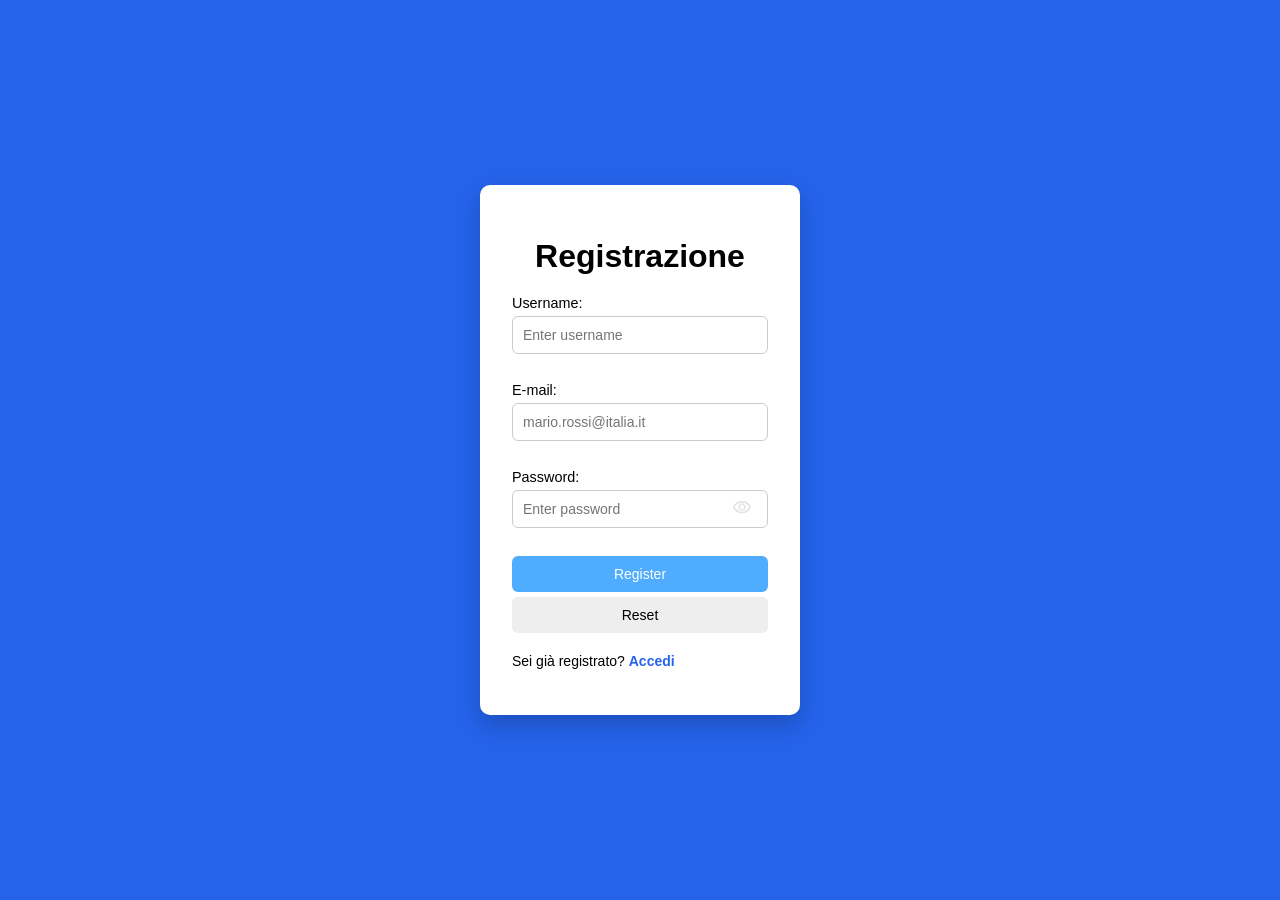
==== src/register/register.html @ 82484ee9 "all project" ====
<!DOCTYPE html>
<html lang="it">
<head>
    <meta charset="UTF-8">
    <meta name="viewport" content="width=device-width, initial-scale=1.0">
    <title>Register</title>
    <link rel="stylesheet" href="registerStyle.css">
    <script src="registerScript.js" defer></script>
</head>
<body>

    <div class="container">
    <h1>Registrazione</h1>

    <form onsubmit="register(event)" id="registerForm">
        <label for="username">Username: </label>
        <input type="text" id="username" name="username" placeholder="Enter username" required><br>

        <label for="email">E-mail: </label>
        <input type="email" id="email" name="email" placeholder="mario.rossi@italia.it" required><br>

        <label for="password">Password: </label>
        <div class="passwordWrapper">
            <input 
                    type="password" 
                    id="password" 
                    name="password" 
                    placeholder="Enter password"
                    required>
            <button type="button" id="show-password">
                <img src="../assets/mostra.svg" alt="Mostra Password">
            </button>
            </div><br>

        <button class="button" type="submit">Register</button>
        <button class="button" type="reset">Reset</button>

        <p class="register-link">
            Sei già registrato?
            <a href="../login/login.html">Accedi</a>
        </p>

    </form>
    </div>
</body>
</html>
---- src/register/registerStyle.css ----
/* reset base */
* {
  box-sizing: border-box;
  font-family: Arial, sans-serif;
}

body {
  margin: 0;
  height: 100vh;
  background: #2563EB;
  display: flex;
  justify-content: center;
  align-items: center;
}

/* contenitore */
.container {
  background: white;
  padding: 2rem;
  border-radius: 10px;
  width: 320px;
  box-shadow: 0 10px 25px rgba(0,0,0,0.2);
}

/* titolo */
h1 {
  text-align: center;
  margin-bottom: 20px;
}

/* form */
form {
  display: flex;
  flex-direction: column;
  gap: 5px;
}

/* label */
label {
  font-size: 0.9rem;
}

/* input */
input {
  padding: 10px;
  border-radius: 6px;
  border: 1px solid #ccc;
  font-size: 14px;
}

input:focus {
  outline: none;
  border-color: #2563EB;
}

/* password wrapper */
.passwordWrapper {
  position: relative;
}

.passwordWrapper input {
  width: 100%;
  padding-right: 40px;
}

#show-password {
  position: absolute;
  right: 10px;
  top: 50%;
  transform: translateY(-50%);
  background: transparent;
  border: none;
  cursor: pointer;

  opacity: 1;
}

#show-password img {
  width: 20px;
  height: 20px;
  opacity: 1;
}

/* bottoni */
.button {
  padding: 10px;
  border: none;
  border-radius: 6px;
  cursor: pointer;
  font-size: 14px;
}

/* bottone register */
.button[type="submit"] {
  background: #4facfe;
  color: white;
}

/* bottone reset */
.button[type="reset"] {
  background: #eee;
}

/* hover */
.button:hover {
  opacity: 0.9;
}

.register-link {
    margin-top: 15px;
    font-size: 14px;
}

.register-link a {
    color: #2563EB;
    text-decoration: none;
    font-weight: bold;
}
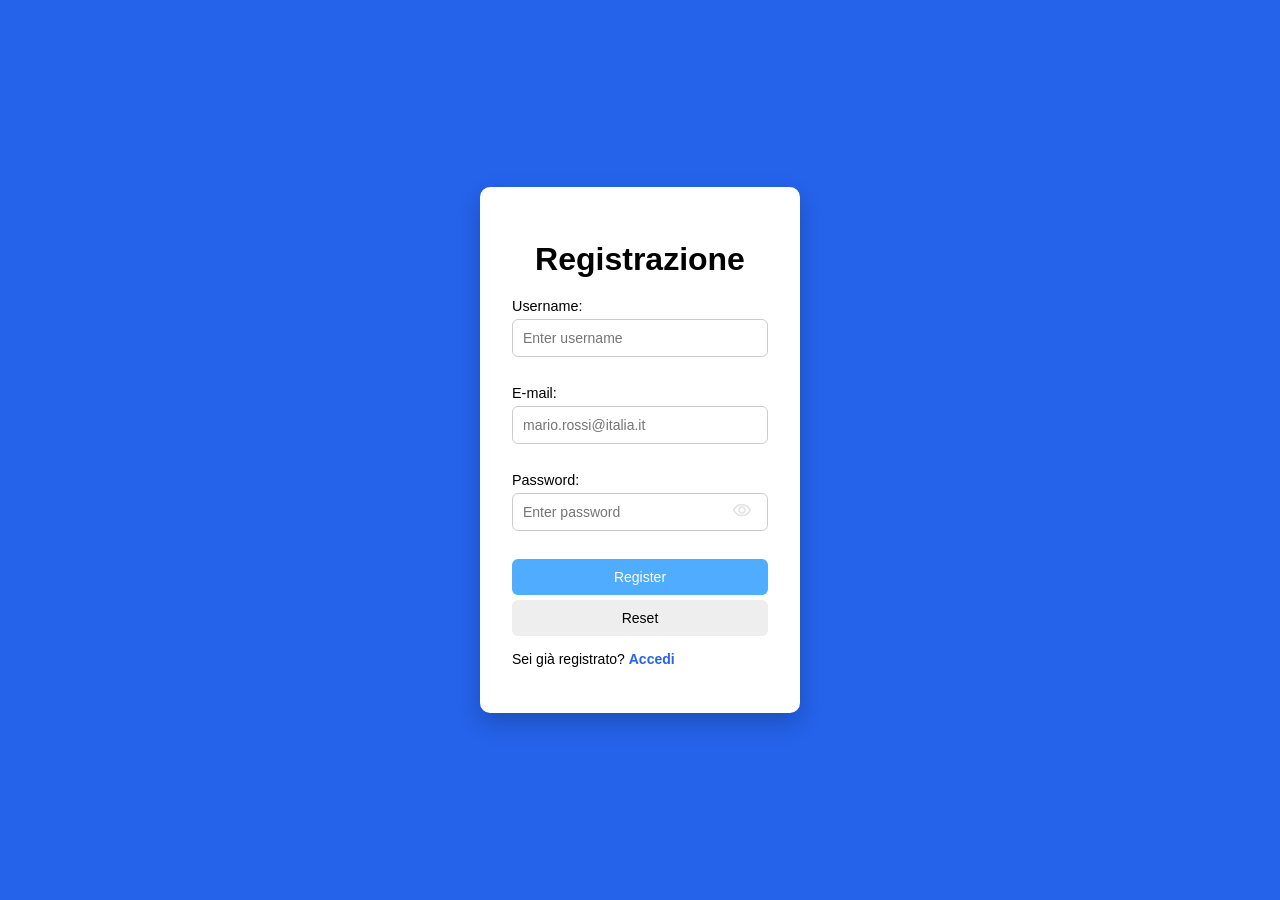
==== commit 0341bb24: "Ultime modifiche" ====
--- a/src/register/register.html
+++ b/src/register/register.html
@@ -34,13 +34,15 @@
 
         <button class="button" type="submit">Register</button>
         <button class="button" type="reset">Reset</button>
+       
+    </form>
+        <p id="message" class="error-msg"></p>
 
         <p class="register-link">
             Sei già registrato?
             <a href="../login/login.html">Accedi</a>
         </p>
 
-    </form>
     </div>
 </body>
 </html>
--- a/src/register/registerStyle.css
+++ b/src/register/registerStyle.css
@@ -115,4 +115,15 @@
     color: #2563EB;
     text-decoration: none;
     font-weight: bold;
+}
+
+.error-msg {
+    color: red;
+    font-size: 0.9rem;
+    margin-top: 10px;
+}
+
+.success-msg {
+    color: green;
+    font-size: 0.9rem;
 }
